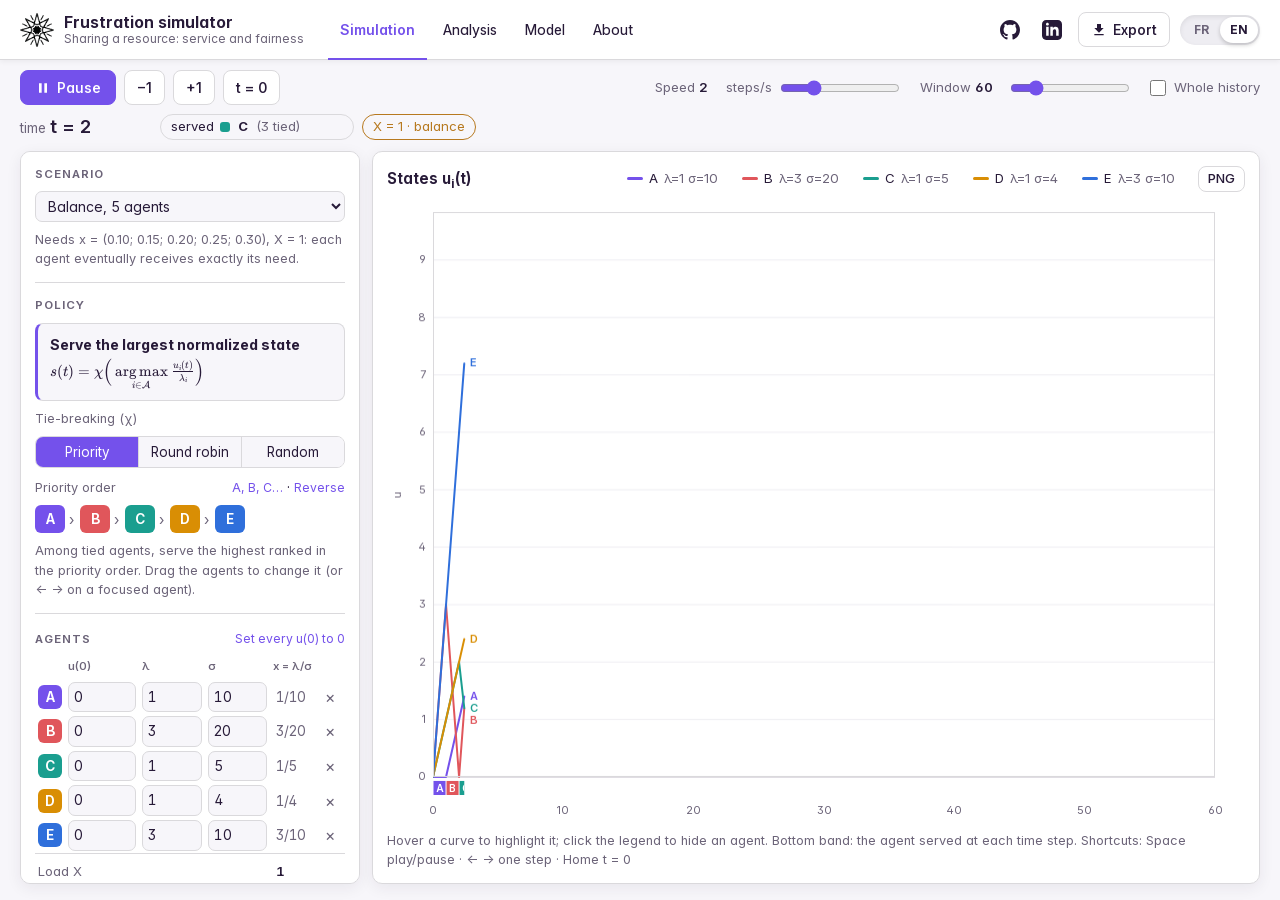
==== simulateur/index.html @ b4ad44ae "Ajoute le simulateur de frustration interactif Simulateur web statique (FR/EN, hors ligne) pour la c" ====
<!DOCTYPE html>
<html lang="fr">
<head>
<meta charset="utf-8">
<meta name="viewport" content="width=device-width, initial-scale=1">
<title>Simulateur de frustration</title>
<meta name="description" content="Simulateur interactif : n agents partagent une ressource ; on sert l'agent dont l'état normalisé u/λ est le plus grand.">
<meta name="author" content="Lucas Noirot">
<link rel="icon" href="assets/favicon.ico">
<link rel="stylesheet" href="assets/vendor/katex/katex.min.css">
<link rel="stylesheet" href="assets/style.css">
</head>
<body>
<div class="app">

  <!-- ============ En-tête ============ -->
  <header class="top">
    <a class="brand" href="#" data-tab="sim" aria-label="Simulateur de frustration">
      <img src="assets/logo.png" alt="" width="34" height="34">
      <span><b data-i18n="app_title">Simulateur de frustration</b><small data-i18n="app_sub">Partager une ressource : service et équité</small></span>
    </a>

    <nav class="tabs" role="tablist">
      <button type="button" role="tab" data-tab="sim" id="tab-sim" aria-controls="v-sim" data-i18n="tab_sim">Simulation</button>
      <button type="button" role="tab" data-tab="ana" id="tab-ana" aria-controls="v-ana" data-i18n="tab_ana">Analyse</button>
      <button type="button" role="tab" data-tab="model" id="tab-model" aria-controls="v-model" data-i18n="tab_model">Modèle</button>
      <button type="button" role="tab" data-tab="about" id="tab-about" aria-controls="v-about" data-i18n="tab_about">À propos</button>
    </nav>

    <div class="top-right">
      <a class="iconlink" id="lk-github" target="_blank" rel="noopener" title="GitHub" aria-label="GitHub"><svg viewBox="0 0 24 24"><path data-icon="github"/></svg></a>
      <a class="iconlink" id="lk-linkedin" target="_blank" rel="noopener" title="LinkedIn" aria-label="LinkedIn"><svg viewBox="0 0 24 24"><path data-icon="linkedin"/></svg></a>

      <div class="menu" id="expmenu">
        <button type="button" class="btn" id="expbtn" aria-haspopup="true" aria-expanded="false">
          <svg viewBox="0 0 24 24" class="ico"><path data-icon="download"/></svg><span data-i18n="exports">Exporter</span>
        </button>
        <div class="menu-list" role="menu" hidden>
          <button type="button" role="menuitem" data-exp="traj" data-i18n="exp_traj"></button>
          <button type="button" role="menuitem" data-exp="agents" data-i18n="exp_agents"></button>
          <button type="button" role="menuitem" data-exp="png" data-i18n="exp_png"></button>
          <hr>
          <button type="button" role="menuitem" data-exp="json" data-i18n="exp_json"></button>
          <button type="button" role="menuitem" data-exp="import" data-i18n="imp_json"></button>
          <button type="button" role="menuitem" data-exp="link" data-i18n="copy_link"></button>
        </div>
      </div>

      <span class="langtoggle" role="group" aria-label="Langue / Language">
        <button type="button" data-lang="fr" lang="fr">FR</button><button type="button" data-lang="en" lang="en">EN</button><i aria-hidden="true"></i>
      </span>
    </div>
  </header>

  <!-- ============ Barre de lecture (Simulation et Analyse) ============ -->
  <div class="toolbar" id="toolbar">
    <div class="row">
      <button class="btn primary" id="play" type="button" data-i18n-title="play_title"><svg viewBox="0 0 24 24" class="ico"><path id="playico"/></svg><span id="playtxt"></span></button>
      <button class="btn" id="back" type="button" data-i18n="back" data-i18n-title="back_title"></button>
      <button class="btn" id="fwd" type="button" data-i18n="fwd" data-i18n-title="fwd_title"></button>
      <button class="btn" id="zero" type="button" data-i18n="to_zero" data-i18n-title="zero_title"></button>
    </div>
    <div class="row knobs">
      <label class="knob"><span><span data-i18n="speed">Vitesse</span> <b id="speedval"></b> <span data-i18n="per_s"></span></span>
        <input type="range" id="speed" min="0" max="8" step="1"></label>
      <label class="knob"><span><span data-i18n="horizon">Horizon</span> <b id="winval"></b></span>
        <input type="range" id="win" min="10" max="300" step="10"></label>
      <label class="toggle small"><input type="checkbox" id="whole"> <span data-i18n="whole"></span></label>
    </div>
    <div class="row status">
      <span class="clock"><span data-i18n="t_now">instant</span> <b>t = <span id="tnow">0</span></b></span>
      <span class="pill served" id="served"><span id="servlab" data-i18n="served_now"></span><span class="sw" id="servsw"></span><b id="servname"></b><span class="tie" id="servtie"></span></span>
      <span class="pill regime" id="load"></span>
    </div>
  </div>

  <main>
    <!-- ============ Simulation ============ -->
    <section class="view sim" id="v-sim" role="tabpanel" aria-labelledby="tab-sim">
      <aside class="card side">
        <div class="group">
          <label class="label" for="preset" data-i18n="scenario">Scénario</label>
          <select id="preset"></select>
          <p class="hint" id="presethint"></p>
        </div>

        <div class="group">
          <span class="label" data-i18n="policy">Politique</span>
          <div class="policy">
            <b data-i18n="policy_name"></b>
            <span class="tex" data-tex="s(t) = \chi\Bigl(\,\argmax\limits_{i \in \A} \frac{u_i(t)}{\lambda_i}\Bigr)"></span>
          </div>
          <span class="sublabel" data-i18n="chi"></span>
          <div class="seg" id="chi" role="group">
            <button type="button" data-v="prio" data-i18n="chi_prio"></button>
            <button type="button" data-v="rot" data-i18n="chi_rot"></button>
            <button type="button" data-v="random" data-i18n="chi_random"></button>
          </div>
          <div class="prio" id="priobox">
            <div class="label-row"><span class="sublabel" data-i18n="prio_label"></span>
              <span><button class="link small" id="prioreset" type="button" data-i18n="prio_reset"></button> · <button class="link small" id="priorev" type="button" data-i18n="prio_reverse"></button></span></div>
            <ol class="priolist" id="priolist"></ol>
          </div>
          <p class="hint" id="chihint"></p>
          <button class="link" id="reroll" type="button" data-i18n="reroll" hidden></button>
        </div>

        <div class="group">
          <div class="label-row"><span class="label" data-i18n="agents">Agents</span><button class="link small" id="zerou0" type="button" data-i18n="zero_u0"></button></div>
          <div class="tablewrap"><table class="edit">
            <thead><tr><th></th><th data-i18n="col_u0">u(0)</th><th>λ</th><th>σ</th><th data-i18n="col_x">x = λ/σ</th><th></th></tr></thead>
            <tbody id="agents"></tbody>
            <tfoot><tr><td colspan="4" data-i18n="total_load"></td><td id="xtotal"></td><td></td></tr></tfoot>
          </table></div>
          <p class="msg" id="agentmsg" role="status" hidden></p>
          <button class="link" id="addagent" type="button" data-i18n="add_agent"></button>
        </div>

        <div class="group">
          <span class="label" data-i18n="display">Affichage</span>
          <label class="toggle"><input type="checkbox" id="norm"> <span data-i18n="opt_norm"></span></label>
          <label class="toggle"><input type="checkbox" id="mean"> <span data-i18n="opt_mean"></span></label>
        </div>
      </aside>

      <section class="card stage">
        <div class="chead">
          <span class="ctitle" id="maintitle"></span>
          <div class="legend" id="legend"></div>
          <button class="btn ghost small" type="button" data-png="main" data-i18n="png" data-i18n-title="png_title"></button>
        </div>
        <div class="chartbox"><canvas id="c-main"></canvas></div>
        <p class="hint"><span data-i18n="main_hint"></span> <span class="kbd-hint" data-i18n="shortcuts"></span></p>
      </section>
    </section>

    <!-- ============ Analyse ============ -->
    <section class="view ana" id="v-ana" role="tabpanel" aria-labelledby="tab-ana" hidden>
      <div class="card">
        <div class="chead">
          <span class="label" data-i18n="hist_title"></span>
          <label class="inline"><span data-i18n="hist_src"></span> <select id="histsrc">
            <option value="all" data-i18n="hist_src_all"></option>
            <option value="win" data-i18n="hist_src_win"></option>
            <option value="per" data-i18n="hist_src_per"></option>
          </select></label>
          <button class="btn ghost small" type="button" data-png="hist" data-i18n="png" data-i18n-title="png_title"></button>
        </div>
        <div class="chartbox mid"><canvas id="c-hist"></canvas></div>
        <div class="legend static">
          <span><i class="box"></i><span data-i18n="hist_common"></span></span>
          <span><i class="box plus"></i><span data-i18n="hist_plus"></span></span>
          <span><i class="box minus"></i><span data-i18n="hist_minus"></span></span>
          <span id="histref"><i class="dash"></i><span id="histreflab"></span></span>
        </div>
        <p class="hint" id="histmsg"></p>
      </div>

      <div class="card">
        <span class="label" data-i18n="asym_title"></span>
        <p class="asym" id="asymmsg"></p>
        <div id="asymword" class="word" hidden></div>
        <div class="tablewrap"><table class="res" id="asymtab"></table></div>
      </div>

      <div class="card">
        <div class="chead">
          <label class="label" for="globsel" data-i18n="glob_title"></label>
          <select id="globsel"></select>
          <button class="btn ghost small" type="button" data-png="glob" data-i18n="png" data-i18n-title="png_title"></button>
        </div>
        <div class="chartbox mid"><canvas id="c-glob"></canvas></div>
        <div class="legend" id="globlegend"></div>
      </div>

      <div class="card">
        <div class="chead">
          <label class="label" for="persel" data-i18n="per_title"></label>
          <select id="persel"></select>
          <button class="btn ghost small" type="button" data-png="per" data-i18n="png" data-i18n-title="png_title"></button>
        </div>
        <div class="chartbox mid"><canvas id="c-per"></canvas></div>
        <div class="legend" id="perlegend"></div>
      </div>

      <div class="card wide">
        <span class="label" id="nowtitle"></span>
        <div class="tablewrap"><table class="res" id="nowtab"></table></div>
      </div>
    </section>

    <!-- ============ Modèle ============ -->
    <section class="view doc" id="v-model" role="tabpanel" aria-labelledby="tab-model" hidden>
      <article class="card paper">
        <div id="modeltext"></div>
        <p class="evolving" data-i18n="evolving"></p>
      </article>
    </section>

    <!-- ============ À propos ============ -->
    <section class="view doc" id="v-about" role="tabpanel" aria-labelledby="tab-about" hidden>
      <article class="card paper about">
        <img class="avatar" src="assets/logo.png" alt="" width="96" height="96">
        <p class="hello" data-i18n="about_hello"></p>
        <h1 id="aboutname"></h1>
        <p class="role" id="aboutrole"></p>
        <p class="about-text" data-i18n="about_text"></p>
        <p class="evolving" data-i18n="evolving"></p>
        <h2 class="label" data-i18n="about_find"></h2>
        <div class="contacts" id="contacts"></div>
      </article>
    </section>
  </main>
</div>

<input type="file" id="importfile" accept=".json,application/json" hidden>
<div class="toast" id="toast" role="status" aria-live="polite" hidden></div>

<script src="assets/vendor/katex/katex.min.js"></script>
<script src="assets/vendor/katex/contrib/auto-render.min.js"></script>
<script src="assets/i18n.js"></script>
<script src="assets/model-text.js"></script>
<script src="assets/model.js"></script>
<script src="assets/charts.js"></script>
<script src="assets/app.js"></script>
</body>
</html>
---- simulateur/assets/style.css ----
/* =============================================================================
   Direction artistique reprise de enpeluche.github.io :
   Inter, texte prune #271a38, accent violet #7451eb, bordures #dad9dc,
   cartes arrondies (10 px) à ombre douce, titres en petites capitales espacées.
   ============================================================================= */
@font-face {
  font-family: "InterVariable";
  src: url("fonts/InterVariable.woff2") format("woff2");
  font-weight: 100 900; font-style: normal; font-display: swap;
}

:root {
  --font: InterVariable, Inter, system-ui, sans-serif;
  --math: "STIX Two Math", "Cambria Math", "Latin Modern Math", "Times New Roman", serif;

  --bg: #f7f6fa; --panel: #ffffff; --fg: #271a38; --muted: #6c6479;
  --line: #dad9dc; --line-strong: #bdb8c6; --grid: #eeedf2;
  --accent: #7451eb; --accent-fg: #ffffff; --accent-soft: rgba(116, 81, 235, 0.12);
  --shadow: 0 4px 15px rgba(39, 26, 56, 0.07);
  --plus: #2f8a3a; --minus: #c92a3a; --warn: #b7791f;

  /* couleurs des agents A … H */
  --a0: #7451eb; --a1: #e0565b; --a2: #1a9e8f; --a3: #d98e04; --a4: #2f6fdb; --a5: #c2409a; --a6: #6b8e23; --a7: #8a5a3c;
  color-scheme: light;
}
@media (prefers-color-scheme: dark) {
  :root {
    --bg: #141019; --panel: #1d1724; --fg: #ece8f5; --muted: #a49cb3;
    --line: #342c40; --line-strong: #4a4058; --grid: #261f2f;
    --accent: #9d85ff; --accent-fg: #140f1f; --accent-soft: rgba(157, 133, 255, 0.16);
    --shadow: 0 4px 18px rgba(0, 0, 0, 0.35);
    --plus: #5cc66a; --minus: #ff6b75; --warn: #e2a64a;
    --a0: #9d85ff; --a1: #ff7a7f; --a2: #3cc8b6; --a3: #ffb02e; --a4: #6f9bff; --a5: #f06bbd; --a6: #a3c94a; --a7: #c9915c;
    color-scheme: dark;
  }
}

* { box-sizing: border-box; }
[hidden] { display: none !important; }
html, body { height: 100%; }
body {
  margin: 0; background: var(--bg); color: var(--fg); font-family: var(--font); font-size: 14px; line-height: 1.5;
  -webkit-font-smoothing: antialiased; font-feature-settings: "cv11", "ss01"; overflow: hidden;
}
.app { height: 100%; display: flex; flex-direction: column; }
main { flex: 1; min-height: 0; display: flex; }
.m { font-family: var(--math); font-style: italic; font-size: 1.08em; white-space: nowrap; }
.m sub { font-size: 0.72em; }
sub { line-height: 0; }

/* ---------- Éléments communs ---------- */
.card { background: var(--panel); border: 1px solid var(--line); border-radius: 10px; box-shadow: var(--shadow); padding: 14px; min-width: 0; }
.label { font-size: 0.72rem; text-transform: uppercase; letter-spacing: 0.09em; color: var(--muted); font-weight: 650; margin: 0; }
.sublabel { font-size: 0.8rem; color: var(--muted); }
.hint { color: var(--muted); font-size: 0.8rem; margin: 0; }
.row { display: flex; flex-wrap: wrap; gap: 8px; align-items: center; }
.group { display: grid; gap: 8px; min-width: 0; }
.label-row { display: flex; justify-content: space-between; align-items: baseline; gap: 8px; }
.ico { width: 16px; height: 16px; fill: currentColor; flex: none; }

select, input[type=number] {
  font: inherit; font-variant-numeric: tabular-nums; color: var(--fg); background: var(--bg);
  border: 1px solid var(--line); border-radius: 7px; padding: 5px 8px; min-width: 0; width: 100%;
}
select:hover, input[type=number]:hover { border-color: var(--line-strong); }
input[type=range] { width: 100%; accent-color: var(--accent); margin: 0; }
:focus-visible { outline: 2px solid var(--accent); outline-offset: 2px; }

.btn {
  font: inherit; font-weight: 550; display: inline-flex; align-items: center; gap: 6px; padding: 6px 12px; border-radius: 8px;
  border: 1px solid var(--line); background: var(--panel); color: var(--fg); cursor: pointer;
  transition: border-color .15s, box-shadow .15s, background .15s;
}
.btn:hover { border-color: var(--accent); box-shadow: 0 0 0 3px var(--accent-soft); }
.btn.primary { background: var(--accent); border-color: var(--accent); color: var(--accent-fg); min-width: 96px; justify-content: center; }
.btn.ghost { background: transparent; }
.btn.small { padding: 3px 9px; font-size: 0.78rem; }
.link { font: inherit; font-size: 0.85rem; color: var(--accent); background: none; border: 0; padding: 2px 0; cursor: pointer; justify-self: start; }
.link:hover { text-decoration: underline; }
.link:disabled { color: var(--muted); cursor: default; text-decoration: none; }
.link.small { font-size: 0.76rem; }

.seg { display: flex; border: 1px solid var(--line); border-radius: 8px; overflow: hidden; }
.seg button { flex: 1; font: inherit; font-size: 0.84rem; padding: 5px 8px; border: 0; background: var(--bg); color: var(--fg); cursor: pointer; }
.seg button + button { border-left: 1px solid var(--line); }
.seg button:hover { background: var(--accent-soft); }
.seg button[aria-pressed="true"] { background: var(--accent); color: var(--accent-fg); }

.toggle { display: flex; gap: 8px; align-items: center; cursor: pointer; font-size: 0.88rem; }
.toggle input { accent-color: var(--accent); width: 16px; height: 16px; margin: 0; }
.toggle.small { font-size: 0.82rem; color: var(--muted); }
.pill { font-size: 0.82rem; padding: 2px 10px; border-radius: 999px; border: 1px solid var(--line); white-space: nowrap; display: inline-flex; align-items: center; gap: 6px; }
.pill .sw, .tip .sw { width: 10px; height: 10px; border-radius: 3px; display: inline-block; }
.regime.abondance { color: var(--plus); border-color: currentColor; }
.regime.equilibre { color: var(--warn); border-color: currentColor; }
.regime.famine { color: var(--minus); border-color: currentColor; }

/* ---------- En-tête ---------- */
.top {
  display: flex; align-items: center; gap: 12px 24px; padding: 0 20px; min-height: 60px; flex-wrap: wrap;
  background: var(--panel); border-bottom: 1px solid var(--line); box-shadow: 0 2px 5px rgba(0, 0, 0, 0.05); position: relative; z-index: 10;
}
.brand { display: flex; align-items: center; gap: 10px; color: inherit; text-decoration: none; }
.brand img { width: 34px; height: 34px; transition: transform .6s ease; }
.brand:hover img { transform: rotate(45deg); }
.brand span { display: grid; line-height: 1.2; }
.brand b { font-weight: 650; font-size: 1rem; }
.brand small { color: var(--muted); font-size: 0.75rem; }
.tabs { display: flex; gap: 4px; align-self: stretch; }
.tabs button {
  font: inherit; font-weight: 450; background: none; border: 0; color: var(--fg); padding: 0 12px; cursor: pointer;
  border-bottom: 2px solid transparent; margin-bottom: -1px;
}
.tabs button:hover { color: var(--accent); }
.tabs button[aria-selected="true"] { color: var(--accent); border-bottom-color: var(--accent); font-weight: 600; }
.top-right { margin-left: auto; display: flex; align-items: center; gap: 10px; }
.iconlink { display: inline-flex; padding: 6px; border-radius: 8px; color: var(--fg); }
.iconlink svg { width: 20px; height: 20px; fill: currentColor; }
.iconlink:hover { color: var(--accent); background: var(--accent-soft); }

/* sélecteur de langue, comme sur le site */
.langtoggle { position: relative; display: inline-flex; background: var(--grid); border-radius: 999px; padding: 2px; box-shadow: inset 0 2px 5px rgba(0, 0, 0, 0.08); }
.langtoggle button { position: relative; z-index: 1; width: 38px; height: 26px; border: 0; background: none; font: inherit; font-size: 12px; font-weight: 700; color: var(--muted); cursor: pointer; border-radius: 999px; }
.langtoggle button[aria-pressed="true"] { color: var(--fg); }
.langtoggle i { position: absolute; top: 2px; left: 2px; width: 38px; height: 26px; border-radius: 999px; background: var(--panel); box-shadow: 0 2px 4px rgba(0, 0, 0, 0.2); transition: transform .3s cubic-bezier(.4, 0, .2, 1); }
.langtoggle.en i { transform: translateX(38px); }

/* menu d'export */
.menu { position: relative; }
.menu-list {
  position: absolute; right: 0; top: calc(100% + 6px); min-width: 290px; display: grid; padding: 6px;
  background: var(--panel); border: 1px solid var(--line); border-radius: 10px; box-shadow: 0 10px 30px rgba(39, 26, 56, 0.18); z-index: 20;
}
.menu-list button { font: inherit; text-align: left; background: none; border: 0; color: var(--fg); padding: 7px 10px; border-radius: 6px; cursor: pointer; }
.menu-list button:hover, .menu-list button:focus-visible { background: var(--accent-soft); color: var(--accent); }
.menu-list hr { border: 0; border-top: 1px solid var(--line); margin: 4px 0; width: 100%; }

/* ---------- Barre de lecture ---------- */
.toolbar { display: flex; flex-wrap: wrap; align-items: center; justify-content: space-between; gap: 8px 22px; padding: 10px 20px 0; }
.knobs { gap: 8px 20px; }
.knob { display: grid; grid-template-columns: auto 120px; gap: 2px 8px; align-items: center; font-size: 0.82rem; color: var(--muted); white-space: nowrap; }
.knob b { font-weight: 600; color: var(--fg); font-variant-numeric: tabular-nums; }
.clock { font-variant-numeric: tabular-nums; color: var(--muted); font-size: 0.85rem; }
.clock b { color: var(--fg); font-size: 1.15rem; font-weight: 600; }
#tnow { display: inline-block; min-width: 6ch; text-align: left; }
#speedval { display: inline-block; min-width: 2.6ch; }
#winval { display: inline-block; min-width: 3ch; }
.served { font-variant-numeric: tabular-nums; }
.served b { display: inline-block; width: 1.1em; text-align: center; }
.served .tie { display: inline-block; width: 6.6em; color: var(--muted); white-space: nowrap; }

/* ---------- Vues ---------- */
.view { flex: 1; min-height: 0; padding: 10px 20px 16px; }
.sim { display: grid; grid-template-columns: 340px minmax(0, 1fr); gap: 12px; }
.side { overflow-y: auto; display: flex; flex-direction: column; padding: 0 14px; }
.side > .group { padding: 14px 0; }
.side > .group + .group { border-top: 1px solid var(--line); }
.policy { display: grid; gap: 4px; padding: 10px 12px; border: 1px solid var(--line); border-left: 3px solid var(--accent); border-radius: 8px; background: var(--bg); font-size: 0.88rem; }
.stage { display: flex; flex-direction: column; gap: 8px; min-height: 0; }
.stage .chartbox { flex: 1; min-height: 0; }
.ana { overflow-y: auto; display: grid; grid-template-columns: minmax(0, 1fr) minmax(0, 1fr); gap: 12px; align-content: start; }
.ana > .card { display: grid; gap: 10px; align-content: start; }
.ana > .wide { grid-column: 1 / -1; }
.doc { overflow-y: auto; }
.paper { max-width: 860px; margin: 0 auto; padding: 28px 36px; }

/* ordre de priorité (χ) */
.prio { display: grid; gap: 6px; }
.priolist { list-style: none; margin: 0; padding: 0; display: flex; flex-wrap: wrap; align-items: center; gap: 4px; counter-reset: rang; }
.priolist li { display: inline-flex; align-items: center; gap: 4px; }
.priolist li + li::before { content: "›"; color: var(--muted); margin-right: 2px; }
.priolist button.chip { border: 0; cursor: grab; font: inherit; font-weight: 650; font-size: 0.85rem; width: 30px; height: 28px; transition: transform .15s, box-shadow .15s; }
.priolist button.chip:hover, .priolist button.chip:focus-visible { box-shadow: 0 0 0 3px var(--accent-soft); transform: translateY(-1px); }
.priolist li.dragging { opacity: 0.35; }
.priolist li.over button.chip { box-shadow: -4px 0 0 0 var(--accent); }

/* tableau des agents */
.tablewrap { overflow-x: auto; }
table.edit { width: 100%; border-collapse: collapse; font-variant-numeric: tabular-nums; }
table.edit th { font-size: 0.72rem; color: var(--muted); font-weight: 550; text-align: left; padding: 0 3px 4px; white-space: nowrap; }
table.edit td { padding: 2px 3px; }
table.edit input { padding: 4px 5px; font-size: 0.86rem; }
table.edit td.x { font-size: 0.84rem; color: var(--muted); white-space: nowrap; padding-left: 6px; }
table.edit tfoot td { padding-top: 8px; font-size: 0.82rem; color: var(--muted); border-top: 1px solid var(--line); }
table.edit tfoot td#xtotal { color: var(--fg); font-weight: 600; padding-left: 6px; }
table.edit tr.hl td { background: var(--accent-soft); }
table.edit input.bad { border-color: var(--minus); }
.chip { display: inline-flex; align-items: center; justify-content: center; width: 24px; height: 24px; border-radius: 6px; font-weight: 650; color: #fff; font-size: 0.85rem; }
.del { font: inherit; border: 0; background: none; color: var(--muted); cursor: pointer; padding: 2px 7px; border-radius: 5px; font-size: 1rem; }
.del:hover { color: var(--minus); background: var(--bg); }
.msg { margin: 0; font-size: 0.8rem; color: var(--warn); }

/* tracés */
.chartbox { position: relative; width: 100%; }
.chartbox.mid { height: clamp(220px, 30vh, 360px); }
canvas { position: absolute; inset: 0; display: block; width: 100%; height: 100%; cursor: crosshair; touch-action: pan-y; }
.chead { display: flex; gap: 8px 14px; align-items: center; flex-wrap: wrap; }
.chead > .label, .chead > .ctitle { margin-right: auto; }
.ctitle { font-weight: 650; font-size: 0.95rem; }
.chead select { width: auto; max-width: 100%; }
.chead .inline { display: inline-flex; gap: 6px; align-items: center; font-size: 0.82rem; color: var(--muted); }
.legend { display: flex; flex-wrap: wrap; gap: 4px 6px; font-size: 0.82rem; }
.legend button, .legend > span {
  font: inherit; display: inline-flex; align-items: center; gap: 6px; padding: 2px 8px; border-radius: 999px;
  border: 1px solid transparent; background: none; color: var(--fg); cursor: pointer;
}
.legend > span { cursor: default; padding: 0 6px 0 0; }
.legend button:hover, .legend button.on { border-color: var(--line); background: var(--bg); }
.legend button.off { color: var(--muted); text-decoration: line-through; }
.legend button.off i { opacity: 0.3; }
.legend i { width: 16px; height: 3px; border-radius: 2px; display: inline-block; }
.legend i.dash { background: repeating-linear-gradient(90deg, var(--muted) 0 4px, transparent 4px 7px); height: 2px; }
.legend i.box { width: 14px; height: 12px; border: 1.2px solid var(--fg); border-radius: 2px; }
.legend i.plus { border-color: var(--plus); background: repeating-linear-gradient(-45deg, var(--plus) 0 1.2px, transparent 1.2px 4px); }
.legend i.minus { border-color: var(--minus); background: repeating-linear-gradient(45deg, var(--minus) 0 1.2px, transparent 1.2px 4px); }

.tip {
  position: absolute; z-index: 4; pointer-events: none; min-width: 150px; padding: 8px 10px; font-size: 0.8rem; line-height: 1.55;
  background: var(--panel); border: 1px solid var(--line); border-radius: 8px; box-shadow: 0 6px 20px rgba(39, 26, 56, 0.16);
  font-variant-numeric: tabular-nums;
}
.tip > div { display: flex; align-items: center; gap: 6px; color: var(--muted); }
.tip > div.on { color: var(--fg); font-weight: 650; }
.tip .v { margin-left: auto; padding-left: 14px; color: var(--fg); }
.tip .plus { color: var(--plus); } .tip .minus { color: var(--minus); }
.tip .muted, .muted { color: var(--muted); }

/* tableaux de résultats */
table.res { border-collapse: collapse; width: 100%; font-variant-numeric: tabular-nums; font-size: 0.84rem; }
table.res th { font-size: 0.74rem; font-weight: 550; color: var(--muted); text-align: right; padding: 5px 8px; border-bottom: 1px solid var(--line); white-space: nowrap; }
table.res th:first-child, table.res td:first-child { text-align: left; }
table.res td { text-align: right; padding: 4px 8px; border-bottom: 1px solid var(--grid); white-space: nowrap; }
table.res tbody tr { transition: background .15s; }
table.res tbody tr:hover, table.res tbody tr.hl { background: var(--accent-soft); }
table.res tfoot td { font-weight: 600; border-bottom: 0; border-top: 1px solid var(--line); }
table.res td.pos { color: var(--minus); } table.res td.neg { color: var(--plus); }
.asym { margin: 0; font-size: 0.9rem; }
.word { font-size: 0.86rem; display: flex; flex-wrap: wrap; gap: 2px; align-items: center; }
.word .wl { color: var(--muted); margin-right: 8px; font-size: 0.8rem; }
.word b { display: inline-flex; width: 18px; height: 20px; align-items: center; justify-content: center; border-radius: 4px; color: #fff; font-size: 0.75rem; }

/* ---------- Modèle ---------- */
.prose { font-size: 0.98rem; line-height: 1.7; }
.prose .lead { font-size: 1.05rem; }
.prose h3 { font-size: 0.78rem; text-transform: uppercase; letter-spacing: 0.09em; color: var(--accent); margin: 1.8em 0 0.4em; }
.prose p { margin: 0.5em 0; }
.eq { margin: 0.9em 0; display: flex; justify-content: center; align-items: center; gap: 10px; flex-wrap: wrap; text-align: left; }
.eq.boxed { border: 1px solid var(--line); border-left: 3px solid var(--accent); border-radius: 8px; padding: 12px; background: var(--bg); }
.eq .m { white-space: normal; }
.cases { display: grid; gap: 2px; padding-left: 12px; border-left: 2px solid var(--fg); border-radius: 6px 0 0 6px; }
.note { color: var(--muted); font-size: 0.88rem; border-top: 1px solid var(--line); padding-top: 1em; margin-top: 2em !important; }
.evolving { color: var(--accent); font-size: 0.9rem; font-style: italic; text-align: center; margin: 1.6em 0 0; }

/* encadrés à la manière d'un article, numérotés */
.prose { counter-reset: def rem; }
.prose .katex { font-size: 1.08em; }
.prose .katex-display { margin: 0.7em 0; overflow-x: auto; overflow-y: hidden; padding: 2px 0; }
.box { margin: 0.9em 0; padding: 12px 16px; border-radius: 10px; border: 1px solid var(--line); background: var(--panel); }
.box .tag { display: block; font-size: 0.72rem; text-transform: uppercase; letter-spacing: 0.08em; font-weight: 650; margin-bottom: 4px; }
.box.def { border-left: 3px solid var(--accent); background: linear-gradient(90deg, var(--accent-soft), transparent 60%); }
.box.def .tag { color: var(--accent); }
.box.def .tag::before { counter-increment: def; content: counter(def) ". "; }
.box.rem { border-style: dashed; }
.box.rem .tag { color: var(--muted); }
.box.key { border: 1.5px solid var(--accent); box-shadow: 0 0 0 4px var(--accent-soft); padding: 6px 16px 12px; }
.box.key .katex { font-size: 1.35em; }
.prose .c { text-align: center; }
.cards { display: grid; grid-template-columns: repeat(auto-fit, minmax(210px, 1fr)); gap: 10px; margin: 0.8em 0; }
.mini { border: 1px solid var(--line); border-radius: 10px; padding: 10px 14px; font-size: 0.9rem; line-height: 1.55; background: var(--bg); }
.mini > b { color: var(--accent); }
.mini .katex-display { margin: 0.4em 0; }

/* figure de la dynamique */
.fig { margin: 1.2em 0; text-align: center; }
.fig svg { width: 100%; max-width: 560px; height: auto; font-family: var(--math); }
.fig figcaption { font-size: 0.85rem; color: var(--muted); max-width: 600px; margin: 4px auto 0; line-height: 1.5; }
.fig .grid line { stroke: var(--grid); }
.fig .axis line { stroke: var(--line-strong); }
.fig .tick text { fill: var(--muted); font-size: 13px; text-anchor: end; }
.fig .tick text.c, .fig text.c { text-anchor: middle; }
.fig .tick text.var { font-style: italic; fill: var(--fg); text-anchor: start; }
.fig .band { fill: var(--minus); opacity: 0.14; }
.fig .bandtxt { fill: var(--minus); font-family: var(--font); font-size: 11px; }
.fig .ghost { stroke: var(--muted); stroke-dasharray: 5 4; stroke-width: 1.5; }
.fig .ghostdot { fill: var(--muted); }
.fig .down { stroke: var(--minus); stroke-width: 2; }
.fig .up { stroke: var(--a2); stroke-width: 2; }
.fig .lab { font-style: italic; font-size: 15px; }
.fig .lab.minus { fill: var(--minus); } .fig .lab.plus { fill: var(--a2); }
.fig .traj { fill: none; stroke: var(--accent); stroke-width: 2.5; stroke-linejoin: round; }
.fig .pts circle { fill: var(--accent); }

/* barre des régimes avec le scénario courant */
.regbar { position: relative; display: grid; grid-template-columns: 1fr 1fr; margin: 2.2em 0 3.4em; height: 54px; border-radius: 10px; overflow: visible; }
.regbar .zone { display: grid; place-content: center; text-align: center; font-size: 0.85rem; line-height: 1.3; }
.regbar .zone.ab { background: linear-gradient(90deg, transparent, rgba(47, 138, 58, 0.16)); color: var(--plus); border-radius: 10px 0 0 10px; }
.regbar .zone.fa { background: linear-gradient(90deg, rgba(201, 42, 58, 0.16), transparent); color: var(--minus); border-radius: 0 10px 10px 0; }
.regbar .eqmark { position: absolute; left: 50%; top: -22px; transform: translateX(-50%); display: grid; justify-items: center; font-size: 0.8rem; color: var(--warn); }
.regbar .eqmark i { order: 3; width: 2px; height: 58px; background: var(--warn); margin-top: 2px; }
.regbar .eqmark b { order: 1; } .regbar .eqmark span { display: none; }
.regbar .scale { position: absolute; left: 0; right: 0; bottom: -20px; display: flex; justify-content: space-between; font-size: 0.75rem; color: var(--muted); }
.regbar .here { position: absolute; top: calc(100% - 7px); transform: translateX(-50%); display: grid; justify-items: center; transition: left .4s ease; pointer-events: none; }
.regbar .here span { font-size: 0.72rem; white-space: nowrap; padding: 1px 7px; border-radius: 999px; background: var(--fg); color: var(--panel); margin-top: 4px; }
.regbar .here i { width: 12px; height: 12px; border-radius: 50%; background: var(--fg); border: 2px solid var(--panel); box-shadow: 0 0 0 2px var(--fg); }
.policy .tex .katex { font-size: 1.05em; }

/* ---------- À propos ---------- */
.about { text-align: center; display: grid; justify-items: center; gap: 6px; max-width: 680px; }
.about .avatar { width: 96px; height: 96px; border-radius: 50%; border: 2px solid var(--line); padding: 10px; background: var(--bg); }
.about .hello { color: var(--accent); text-transform: uppercase; letter-spacing: 0.12em; font-weight: 600; margin: 14px 0 0; font-size: 0.9rem; }
.about h1 { font-size: clamp(2rem, 6vw, 3.2rem); line-height: 1.1; margin: 0; letter-spacing: -0.01em; }
.about .role { color: var(--accent); font-weight: 550; font-size: 1.05rem; margin: 4px 0 10px; }
.about .about-text { text-align: justify; max-width: 560px; margin: 0; font-size: 0.98rem; }
.about h2 { margin-top: 26px; }
.contacts { display: flex; flex-wrap: wrap; justify-content: center; gap: 12px; margin-top: 8px; }
.contact { display: inline-flex; align-items: center; gap: 10px; padding: 8px 16px; border: 1px solid var(--line); border-radius: 10px; color: var(--fg); text-decoration: none; font-size: 0.9rem;
  transition: all .3s cubic-bezier(.175, .885, .32, 1.275); }
.contact svg { width: 20px; height: 20px; fill: var(--accent); transition: transform .3s cubic-bezier(.175, .885, .32, 1.275); }
.contact:hover { background: var(--accent); border-color: var(--accent); color: var(--accent-fg); }
.contact:hover svg { fill: var(--accent-fg); transform: scale(1.15); }

/* ---------- Notification ---------- */
.toast {
  position: fixed; left: 50%; bottom: 22px; transform: translateX(-50%); z-index: 50; padding: 9px 16px; border-radius: 10px;
  background: var(--fg); color: var(--panel); font-size: 0.88rem; box-shadow: 0 8px 24px rgba(0, 0, 0, 0.25);
}

/* ---------- Écrans étroits ou bas : la page défile, le tracé passe avant les réglages ---------- */
@media (max-width: 980px), (max-height: 600px) {
  html, body { height: auto; }
  body { overflow: auto; }
  .app { height: auto; min-height: 100%; }
  main { display: block; }
  .toolbar { position: sticky; top: 0; z-index: 9; background: var(--bg); padding-bottom: 8px; }
  .sim { grid-template-columns: minmax(0, 1fr); }
  .side { overflow: visible; order: 2; }
  .stage .chartbox { flex: none; height: 360px; }
  .ana { grid-template-columns: minmax(0, 1fr); overflow: visible; }
  .doc { overflow: visible; }
}
@media (max-width: 640px) {
  .top { padding: 8px 16px; }
  .brand small { display: none; }
  .tabs { order: 3; width: 100%; overflow-x: auto; scrollbar-width: none; }
  .tabs button { padding: 8px 10px; }
  .view, .toolbar { padding-left: 16px; padding-right: 16px; }
  .paper { padding: 20px 18px; }
  .knob { grid-template-columns: auto 90px; }
  .menu-list { min-width: 250px; }
}
@media (prefers-reduced-motion: reduce) { * { transition: none !important; } }
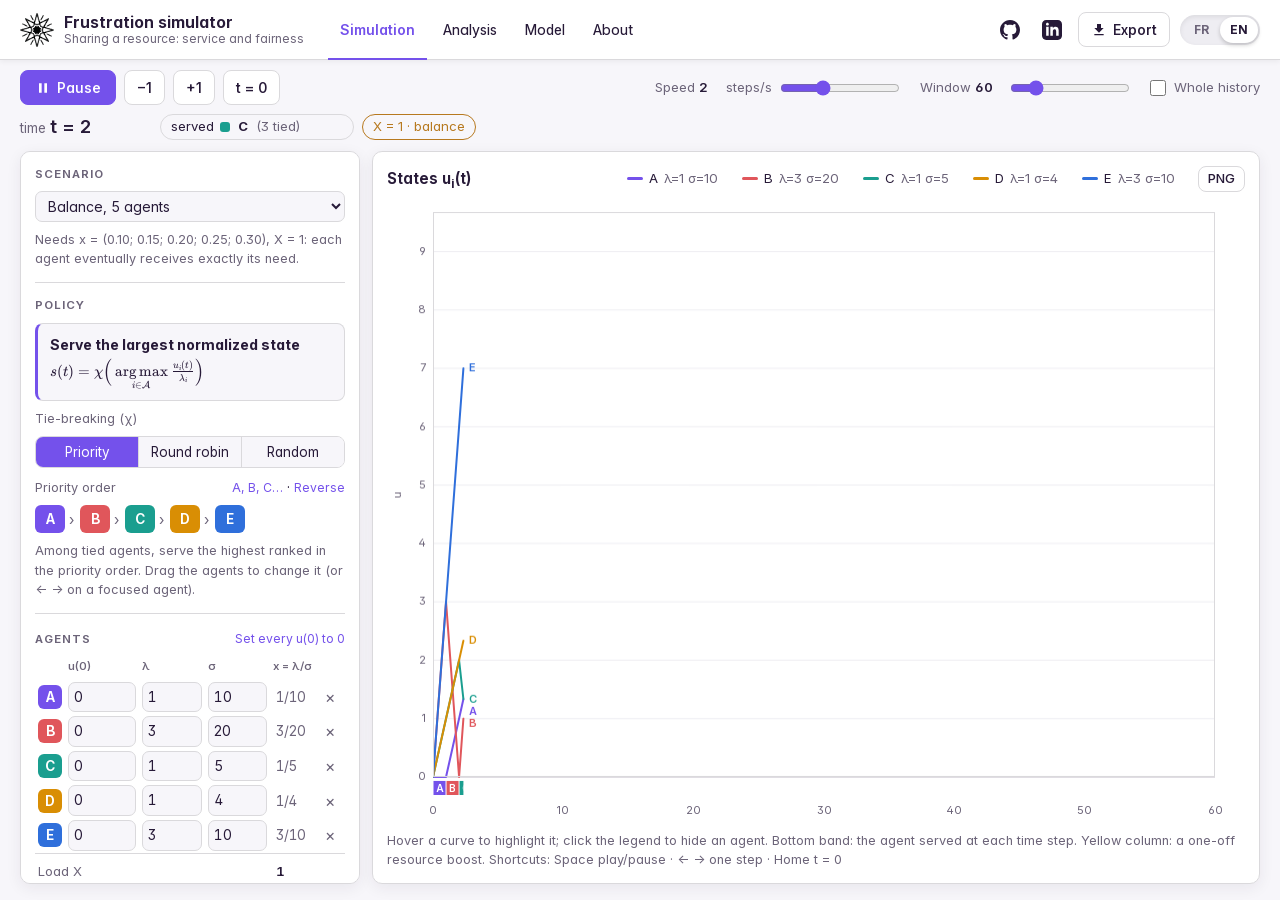
==== commit 1b58b840: "Ajoute la vitesse 1/4 et l'augmentation de ressource - Vitesse 0,25 pas/s (ancienne sauvegarde de la" ====
--- a/simulateur/index.html
+++ b/simulateur/index.html
@@ -62,7 +62,7 @@
     </div>
     <div class="row knobs">
       <label class="knob"><span><span data-i18n="speed">Vitesse</span> <b id="speedval"></b> <span data-i18n="per_s"></span></span>
-        <input type="range" id="speed" min="0" max="8" step="1"></label>
+        <input type="range" id="speed" min="0" max="9" step="1"></label>
       <label class="knob"><span><span data-i18n="horizon">Horizon</span> <b id="winval"></b></span>
         <input type="range" id="win" min="10" max="300" step="10"></label>
       <label class="toggle small"><input type="checkbox" id="whole"> <span data-i18n="whole"></span></label>
@@ -117,6 +117,17 @@
         </div>
 
         <div class="group">
+          <span class="label" data-i18n="boosts">Augmentation de ressource</span>
+          <p class="hint" data-i18n="boost_hint"></p>
+          <div class="tablewrap" id="boosttab"><table class="edit boost">
+            <thead><tr><th data-i18n="col_boost_agent">agent</th><th>t</th><th data-i18n="col_boost_q">quantité</th><th></th></tr></thead>
+            <tbody id="boosts"></tbody>
+          </table></div>
+          <p class="msg" id="boostmsg" role="status" hidden></p>
+          <button class="link" id="addboost" type="button" data-i18n="add_boost"></button>
+        </div>
+
+        <div class="group">
           <span class="label" data-i18n="display">Affichage</span>
           <label class="toggle"><input type="checkbox" id="norm"> <span data-i18n="opt_norm"></span></label>
           <label class="toggle"><input type="checkbox" id="mean"> <span data-i18n="opt_mean"></span></label>
--- a/simulateur/assets/style.css
+++ b/simulateur/assets/style.css
@@ -18,6 +18,7 @@
   --accent: #7451eb; --accent-fg: #ffffff; --accent-soft: rgba(116, 81, 235, 0.12);
   --shadow: 0 4px 15px rgba(39, 26, 56, 0.07);
   --plus: #2f8a3a; --minus: #c92a3a; --warn: #b7791f;
+  --boost: #f5c518; --boost-strong: #c99a00;
 
   /* couleurs des agents A … H */
   --a0: #7451eb; --a1: #e0565b; --a2: #1a9e8f; --a3: #d98e04; --a4: #2f6fdb; --a5: #c2409a; --a6: #6b8e23; --a7: #8a5a3c;
@@ -30,6 +31,7 @@
     --accent: #9d85ff; --accent-fg: #140f1f; --accent-soft: rgba(157, 133, 255, 0.16);
     --shadow: 0 4px 18px rgba(0, 0, 0, 0.35);
     --plus: #5cc66a; --minus: #ff6b75; --warn: #e2a64a;
+    --boost: #f5c518; --boost-strong: #f5c518;
     --a0: #9d85ff; --a1: #ff7a7f; --a2: #3cc8b6; --a3: #ffb02e; --a4: #6f9bff; --a5: #f06bbd; --a6: #a3c94a; --a7: #c9915c;
     color-scheme: dark;
   }
@@ -186,6 +188,9 @@
 table.edit tr.hl td { background: var(--accent-soft); }
 table.edit input.bad { border-color: var(--minus); }
 .chip { display: inline-flex; align-items: center; justify-content: center; width: 24px; height: 24px; border-radius: 6px; font-weight: 650; color: #fff; font-size: 0.85rem; }
+table.edit.boost select { padding: 4px 5px 4px 10px; font-size: 0.86rem; font-weight: 600; min-width: 3.6rem; }
+table.edit.boost td:first-child { width: 4.2rem; }
+.tip .boostline { color: var(--boost-strong); font-weight: 600; margin-top: 2px; }
 .del { font: inherit; border: 0; background: none; color: var(--muted); cursor: pointer; padding: 2px 7px; border-radius: 5px; font-size: 1rem; }
 .del:hover { color: var(--minus); background: var(--bg); }
 .msg { margin: 0; font-size: 0.8rem; color: var(--warn); }
